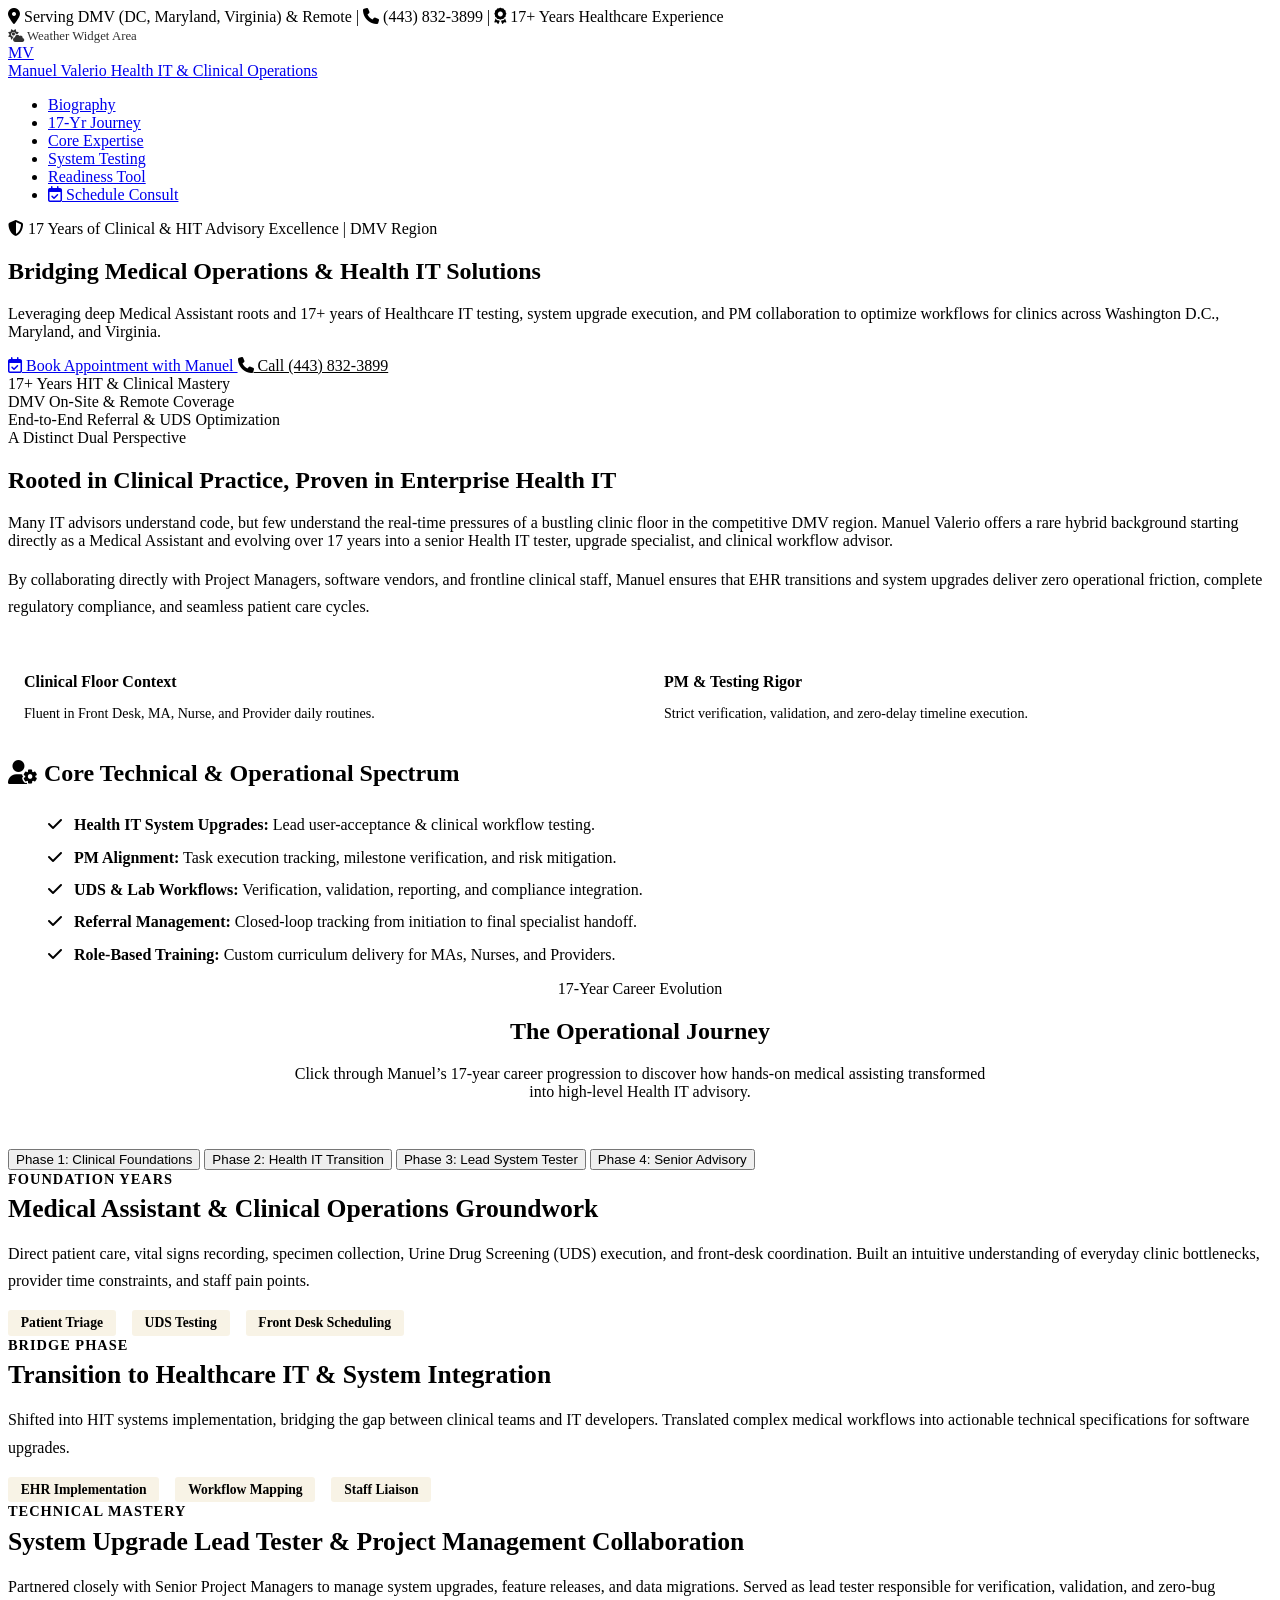
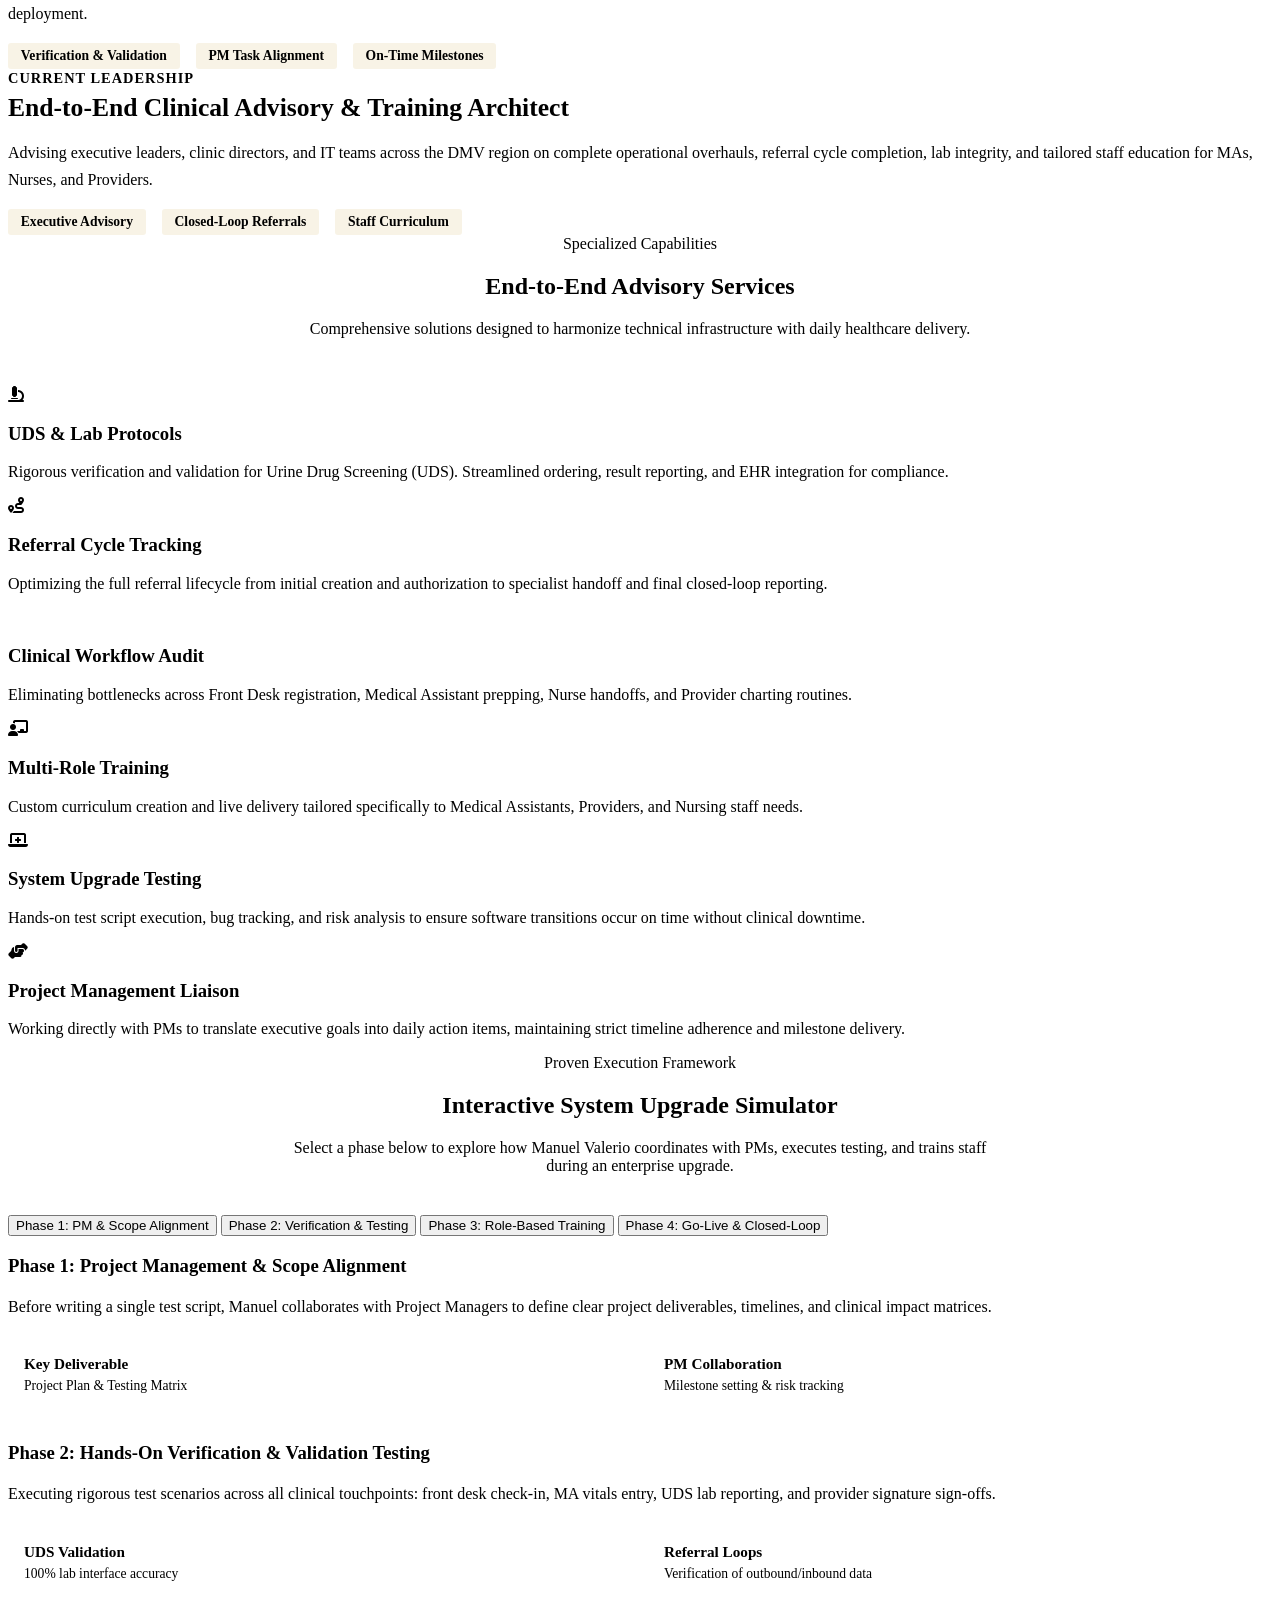
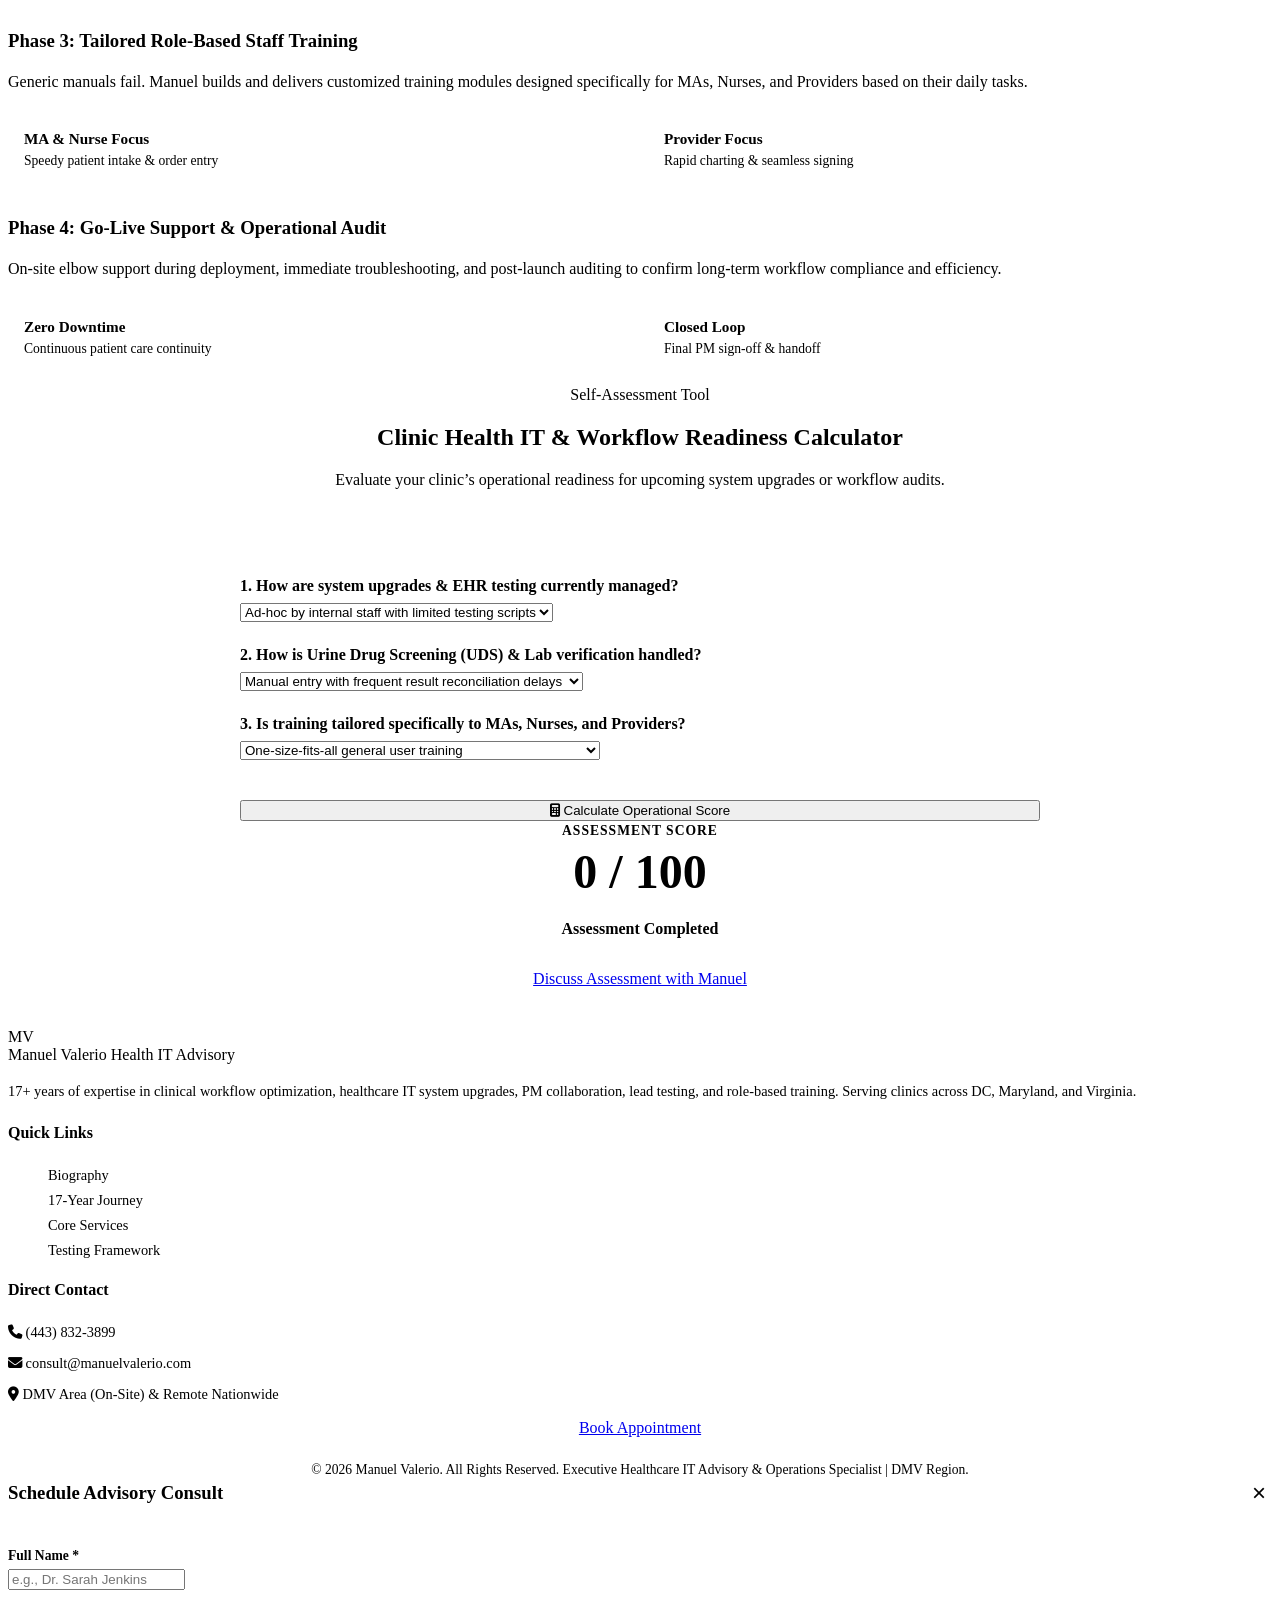
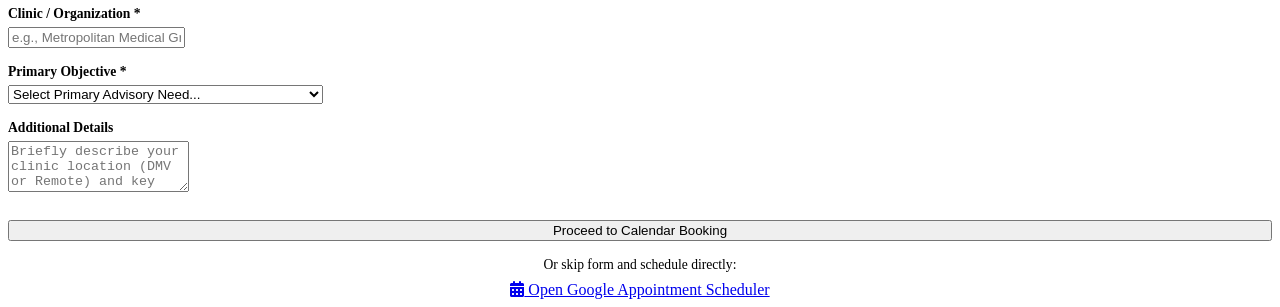
==== projectManuel/index.html @ 78b05348 "Update index.html" ====
<!DOCTYPE html>
<html lang="en">
<head>
  <meta charset="UTF-8">
  <meta name="viewport" content="width=device-width, initial-scale=1.0">
  <title>Manuel Valerio | Health IT & Clinical Operations Advisor (DMV Area)</title>
  
  <!-- Google Fonts -->
  <link rel="preconnect" href="https://fonts.googleapis.com">
  <link rel="preconnect" href="https://fonts.gstatic.com" crossorigin>
  <link href="https://fonts.googleapis.com/css2?family=Cinzel:wght@500;600;700&family=Playfair+Display:ital,wght@0,500;0,600;0,700;1,400&family=Plus+Jakarta+Sans:wght@300;400;500;600;700&display=swap" rel="stylesheet">
  
  <!-- Font Awesome Icons -->
  <link rel="stylesheet" href="https://cdnjs.cloudflare.com/ajax/libs/font-awesome/6.4.0/css/all.min.css">
  
  <!-- External CSS Stylesheet -->
  <link rel="stylesheet" href="styles.css">
</head>
<body>

  <!-- Top Utility Bar with AccuWeather Container & Phone Number -->
  <div class="top-utility-bar">
    <div class="utility-container">
      <div class="utility-left">
        <span><i class="fa-solid fa-location-dot icon-gold"></i> Serving DMV (DC, Maryland, Virginia) &amp; Remote</span>
        <span class="utility-divider">|</span>
        <span><a href="tel:4438323899" style="color: var(--text-light); text-decoration: none;"><i class="fa-solid fa-phone icon-gold"></i> (443) 832-3899</a></span>
        <span class="utility-divider">|</span>
        <span><i class="fa-solid fa-award icon-gold"></i> 17+ Years Healthcare Experience</span>
      </div>
      <div class="utility-right">
        <!-- Weather Widget Container -->
        <div class="weather-widget-container">
          <!-- Paste your AccuWeather widget script/iframe here -->
          <span style="font-size: 0.8rem; color: var(--gold-dark); opacity: 0.8;">
            <i class="fa-solid fa-cloud-sun"></i> Weather Widget Area
          </span>
        </div>
      </div>
    </div>
  </div>

  <!-- Header / Navigation -->
  <header class="header">
    <div class="header-container">
      <a href="#" class="brand-logo">
        <div class="brand-crest">MV</div>
        <div class="brand-text">
          <span class="brand-name">Manuel Valerio</span>
          <span class="brand-title">Health IT &amp; Clinical Operations</span>
        </div>
      </a>
      
      <nav class="main-nav">
        <ul>
          <li><a href="#about" class="active">Biography</a></li>
          <li><a href="#timeline">17-Yr Journey</a></li>
          <li><a href="#expertise">Core Expertise</a></li>
          <li><a href="#methodology">System Testing</a></li>
          <li><a href="#calculator">Readiness Tool</a></li>
          <li>
            <a href="https://calendar.app.google/ongPoxZ5fRSGQ5Gy8" target="_blank" class="btn-primary-sm">
              <i class="fa-regular fa-calendar-check"></i> Schedule Consult
            </a>
          </li>
        </ul>
      </nav>
    </div>
  </header>

  <!-- Hero Section -->
  <section class="hero">
    <div class="hero-container">
      <div class="hero-content">
        <div class="executive-badge">
          <i class="fa-solid fa-shield-halved icon-gold"></i> 17 Years of Clinical &amp; HIT Advisory Excellence | DMV Region
        </div>
        <h1>Bridging Medical Operations &amp; Health IT Solutions</h1>
        <p class="hero-subtitle">
          Leveraging deep Medical Assistant roots and 17+ years of Healthcare IT testing, system upgrade execution, and PM collaboration to optimize workflows for clinics across Washington D.C., Maryland, and Virginia.
        </p>
        
        <div class="hero-cta-group">
          <a href="https://calendar.app.google/ongPoxZ5fRSGQ5Gy8" target="_blank" class="btn-primary">
            <i class="fa-regular fa-calendar-check"></i> Book Appointment with Manuel
          </a>
          <a href="tel:4438323899" class="btn-secondary" style="color: var(--bg-white); border-color: var(--bg-white);">
            <i class="fa-solid fa-phone icon-gold"></i> Call (443) 832-3899
          </a>
        </div>

        <div class="hero-stats-grid">
          <div class="stat-card">
            <span class="stat-number">17+</span>
            <span class="stat-label">Years HIT &amp; Clinical Mastery</span>
          </div>
          <div class="stat-card">
            <span class="stat-number">DMV</span>
            <span class="stat-label">On-Site &amp; Remote Coverage</span>
          </div>
          <div class="stat-card">
            <span class="stat-number">End-to-End</span>
            <span class="stat-label">Referral &amp; UDS Optimization</span>
          </div>
        </div>
      </div>
    </div>
  </section>

  <!-- About Section -->
  <section id="about" class="section">
    <div class="container">
      <div class="grid-2col align-center">
        <div>
          <span class="section-subtitle">A Distinct Dual Perspective</span>
          <h2 class="section-title">Rooted in Clinical Practice, Proven in Enterprise Health IT</h2>
          <p class="lead-text">
            Many IT advisors understand code, but few understand the real-time pressures of a bustling clinic floor in the competitive DMV region. Manuel Valerio offers a rare hybrid background starting directly as a Medical Assistant and evolving over 17 years into a senior Health IT tester, upgrade specialist, and clinical workflow advisor.
          </p>
          <p style="color: var(--text-muted); margin-bottom: 1.5rem; line-height: 1.7;">
            By collaborating directly with Project Managers, software vendors, and frontline clinical staff, Manuel ensures that EHR transitions and system upgrades deliver zero operational friction, complete regulatory compliance, and seamless patient care cycles.
          </p>
          
          <div style="display: grid; grid-template-columns: 1fr 1fr; gap: 1rem; margin-top: 2rem;">
            <div style="border-left: 2px solid var(--accent-gold); padding-left: 1rem;">
              <h4 style="color: var(--text-dark); margin-bottom: 0.3rem;">Clinical Floor Context</h4>
              <p style="font-size: 0.88rem; color: var(--text-muted);">Fluent in Front Desk, MA, Nurse, and Provider daily routines.</p>
            </div>
            <div style="border-left: 2px solid var(--accent-gold); padding-left: 1rem;">
              <h4 style="color: var(--text-dark); margin-bottom: 0.3rem;">PM &amp; Testing Rigor</h4>
              <p style="font-size: 0.88rem; color: var(--text-muted);">Strict verification, validation, and zero-delay timeline execution.</p>
            </div>
          </div>
        </div>
        
        <div>
          <div class="callout-card">
            <h3 style="color: var(--primary-navy); font-family: var(--font-heading); margin-bottom: 1rem; font-size: 1.5rem; border-bottom: 1px solid var(--border-color); padding-bottom: 0.8rem;">
              <i class="fa-solid fa-user-gear icon-gold"></i> Core Technical &amp; Operational Spectrum
            </h3>
            <ul style="list-style: none; display: flex; flex-direction: column; gap: 0.9rem; color: var(--text-dark);">
              <li><i class="fa-solid fa-check icon-gold" style="margin-right: 0.5rem;"></i> <strong>Health IT System Upgrades:</strong> Lead user-acceptance &amp; clinical workflow testing.</li>
              <li><i class="fa-solid fa-check icon-gold" style="margin-right: 0.5rem;"></i> <strong>PM Alignment:</strong> Task execution tracking, milestone verification, and risk mitigation.</li>
              <li><i class="fa-solid fa-check icon-gold" style="margin-right: 0.5rem;"></i> <strong>UDS &amp; Lab Workflows:</strong> Verification, validation, reporting, and compliance integration.</li>
              <li><i class="fa-solid fa-check icon-gold" style="margin-right: 0.5rem;"></i> <strong>Referral Management:</strong> Closed-loop tracking from initiation to final specialist handoff.</li>
              <li><i class="fa-solid fa-check icon-gold" style="margin-right: 0.5rem;"></i> <strong>Role-Based Training:</strong> Custom curriculum delivery for MAs, Nurses, and Providers.</li>
            </ul>
          </div>
        </div>
      </div>
    </div>
  </section>

  <!-- Interactive 17-Year Journey Timeline -->
  <section id="timeline" class="section section-alt">
    <div class="container">
      <div style="text-align: center; max-width: 700px; margin: 0 auto 3rem;">
        <span class="section-subtitle">17-Year Career Evolution</span>
        <h2 class="section-title">The Operational Journey</h2>
        <p style="color: var(--text-muted);">
          Click through Manuel’s 17-year career progression to discover how hands-on medical assisting transformed into high-level Health IT advisory.
        </p>
      </div>

      <div class="timeline-controls">
        <button class="btn-timeline active" onclick="showTimelineStep(1, this)">Phase 1: Clinical Foundations</button>
        <button class="btn-timeline" onclick="showTimelineStep(2, this)">Phase 2: Health IT Transition</button>
        <button class="btn-timeline" onclick="showTimelineStep(3, this)">Phase 3: Lead System Tester</button>
        <button class="btn-timeline" onclick="showTimelineStep(4, this)">Phase 4: Senior Advisory</button>
      </div>

      <div id="timeline-step-1" class="timeline-card active">
        <span style="color: var(--accent-gold); font-weight: 600; font-size: 0.9rem; text-transform: uppercase; letter-spacing: 1px;">Foundation Years</span>
        <h3 style="font-size: 1.6rem; color: var(--primary-navy); margin: 0.4rem 0 1rem; font-family: var(--font-heading);">Medical Assistant &amp; Clinical Operations Groundwork</h3>
        <p style="color: var(--text-muted); line-height: 1.7; margin-bottom: 1rem;">
          Direct patient care, vital signs recording, specimen collection, Urine Drug Screening (UDS) execution, and front-desk coordination. Built an intuitive understanding of everyday clinic bottlenecks, provider time constraints, and staff pain points.
        </p>
        <div style="display: flex; gap: 1rem; flex-wrap: wrap; margin-top: 1rem;">
          <span style="background: rgba(184, 134, 11, 0.1); color: var(--gold-dark); padding: 0.3rem 0.8rem; border-radius: 3px; font-size: 0.85rem; font-weight: 600;">Patient Triage</span>
          <span style="background: rgba(184, 134, 11, 0.1); color: var(--gold-dark); padding: 0.3rem 0.8rem; border-radius: 3px; font-size: 0.85rem; font-weight: 600;">UDS Testing</span>
          <span style="background: rgba(184, 134, 11, 0.1); color: var(--gold-dark); padding: 0.3rem 0.8rem; border-radius: 3px; font-size: 0.85rem; font-weight: 600;">Front Desk Scheduling</span>
        </div>
      </div>

      <div id="timeline-step-2" class="timeline-card">
        <span style="color: var(--accent-gold); font-weight: 600; font-size: 0.9rem; text-transform: uppercase; letter-spacing: 1px;">Bridge Phase</span>
        <h3 style="font-size: 1.6rem; color: var(--primary-navy); margin: 0.4rem 0 1rem; font-family: var(--font-heading);">Transition to Healthcare IT &amp; System Integration</h3>
        <p style="color: var(--text-muted); line-height: 1.7; margin-bottom: 1rem;">
          Shifted into HIT systems implementation, bridging the gap between clinical teams and IT developers. Translated complex medical workflows into actionable technical specifications for software upgrades.
        </p>
        <div style="display: flex; gap: 1rem; flex-wrap: wrap; margin-top: 1rem;">
          <span style="background: rgba(184, 134, 11, 0.1); color: var(--gold-dark); padding: 0.3rem 0.8rem; border-radius: 3px; font-size: 0.85rem; font-weight: 600;">EHR Implementation</span>
          <span style="background: rgba(184, 134, 11, 0.1); color: var(--gold-dark); padding: 0.3rem 0.8rem; border-radius: 3px; font-size: 0.85rem; font-weight: 600;">Workflow Mapping</span>
          <span style="background: rgba(184, 134, 11, 0.1); color: var(--gold-dark); padding: 0.3rem 0.8rem; border-radius: 3px; font-size: 0.85rem; font-weight: 600;">Staff Liaison</span>
        </div>
      </div>

      <div id="timeline-step-3" class="timeline-card">
        <span style="color: var(--accent-gold); font-weight: 600; font-size: 0.9rem; text-transform: uppercase; letter-spacing: 1px;">Technical Mastery</span>
        <h3 style="font-size: 1.6rem; color: var(--primary-navy); margin: 0.4rem 0 1rem; font-family: var(--font-heading);">System Upgrade Lead Tester &amp; Project Management Collaboration</h3>
        <p style="color: var(--text-muted); line-height: 1.7; margin-bottom: 1rem;">
          Partnered closely with Senior Project Managers to manage system upgrades, feature releases, and data migrations. Served as lead tester responsible for verification, validation, and zero-bug deployment.
        </p>
        <div style="display: flex; gap: 1rem; flex-wrap: wrap; margin-top: 1rem;">
          <span style="background: rgba(184, 134, 11, 0.1); color: var(--gold-dark); padding: 0.3rem 0.8rem; border-radius: 3px; font-size: 0.85rem; font-weight: 600;">Verification &amp; Validation</span>
          <span style="background: rgba(184, 134, 11, 0.1); color: var(--gold-dark); padding: 0.3rem 0.8rem; border-radius: 3px; font-size: 0.85rem; font-weight: 600;">PM Task Alignment</span>
          <span style="background: rgba(184, 134, 11, 0.1); color: var(--gold-dark); padding: 0.3rem 0.8rem; border-radius: 3px; font-size: 0.85rem; font-weight: 600;">On-Time Milestones</span>
        </div>
      </div>

      <div id="timeline-step-4" class="timeline-card">
        <span style="color: var(--accent-gold); font-weight: 600; font-size: 0.9rem; text-transform: uppercase; letter-spacing: 1px;">Current Leadership</span>
        <h3 style="font-size: 1.6rem; color: var(--primary-navy); margin: 0.4rem 0 1rem; font-family: var(--font-heading);">End-to-End Clinical Advisory &amp; Training Architect</h3>
        <p style="color: var(--text-muted); line-height: 1.7; margin-bottom: 1rem;">
          Advising executive leaders, clinic directors, and IT teams across the DMV region on complete operational overhauls, referral cycle completion, lab integrity, and tailored staff education for MAs, Nurses, and Providers.
        </p>
        <div style="display: flex; gap: 1rem; flex-wrap: wrap; margin-top: 1rem;">
          <span style="background: rgba(184, 134, 11, 0.1); color: var(--gold-dark); padding: 0.3rem 0.8rem; border-radius: 3px; font-size: 0.85rem; font-weight: 600;">Executive Advisory</span>
          <span style="background: rgba(184, 134, 11, 0.1); color: var(--gold-dark); padding: 0.3rem 0.8rem; border-radius: 3px; font-size: 0.85rem; font-weight: 600;">Closed-Loop Referrals</span>
          <span style="background: rgba(184, 134, 11, 0.1); color: var(--gold-dark); padding: 0.3rem 0.8rem; border-radius: 3px; font-size: 0.85rem; font-weight: 600;">Staff Curriculum</span>
        </div>
      </div>
    </div>
  </section>

  <!-- Core Expertise -->
  <section id="expertise" class="section">
    <div class="container">
      <div style="text-align: center; max-width: 700px; margin: 0 auto 3rem;">
        <span class="section-subtitle">Specialized Capabilities</span>
        <h2 class="section-title">End-to-End Advisory Services</h2>
        <p style="color: var(--text-muted);">
          Comprehensive solutions designed to harmonize technical infrastructure with daily healthcare delivery.
        </p>
      </div>

      <div class="services-grid">
        <div class="service-card">
          <div class="service-icon"><i class="fa-solid fa-microscope"></i></div>
          <h3 class="service-title">UDS &amp; Lab Protocols</h3>
          <p class="service-desc">
            Rigorous verification and validation for Urine Drug Screening (UDS). Streamlined ordering, result reporting, and EHR integration for compliance.
          </p>
        </div>

        <div class="service-card">
          <div class="service-icon"><i class="fa-solid fa-route"></i></div>
          <h3 class="service-title">Referral Cycle Tracking</h3>
          <p class="service-desc">
            Optimizing the full referral lifecycle from initial creation and authorization to specialist handoff and final closed-loop reporting.
          </p>
        </div>

        <div class="service-card">
          <div class="service-icon"><i class="fa-solid fa-vials-children"></i></div>
          <h3 class="service-title">Clinical Workflow Audit</h3>
          <p class="service-desc">
            Eliminating bottlenecks across Front Desk registration, Medical Assistant prepping, Nurse handoffs, and Provider charting routines.
          </p>
        </div>

        <div class="service-card">
          <div class="service-icon"><i class="fa-solid fa-chalkboard-user"></i></div>
          <h3 class="service-title">Multi-Role Training</h3>
          <p class="service-desc">
            Custom curriculum creation and live delivery tailored specifically to Medical Assistants, Providers, and Nursing staff needs.
          </p>
        </div>

        <div class="service-card">
          <div class="service-icon"><i class="fa-solid fa-laptop-medical"></i></div>
          <h3 class="service-title">System Upgrade Testing</h3>
          <p class="service-desc">
            Hands-on test script execution, bug tracking, and risk analysis to ensure software transitions occur on time without clinical downtime.
          </p>
        </div>

        <div class="service-card">
          <div class="service-icon"><i class="fa-solid fa-handshake-angle"></i></div>
          <h3 class="service-title">Project Management Liaison</h3>
          <p class="service-desc">
            Working directly with PMs to translate executive goals into daily action items, maintaining strict timeline adherence and milestone delivery.
          </p>
        </div>
      </div>
    </div>
  </section>

  <!-- Interactive Methodology Simulator -->
  <section id="methodology" class="section section-alt">
    <div class="container">
      <div style="text-align: center; max-width: 700px; margin: 0 auto 2.5rem;">
        <span class="section-subtitle">Proven Execution Framework</span>
        <h2 class="section-title">Interactive System Upgrade Simulator</h2>
        <p style="color: var(--text-muted);">
          Select a phase below to explore how Manuel Valerio coordinates with PMs, executes testing, and trains staff during an enterprise upgrade.
        </p>
      </div>

      <div class="interactive-panel">
        <div class="panel-header">
          <button class="panel-tab active" onclick="switchMethodology(1, this)">Phase 1: PM &amp; Scope Alignment</button>
          <button class="panel-tab" onclick="switchMethodology(2, this)">Phase 2: Verification &amp; Testing</button>
          <button class="panel-tab" onclick="switchMethodology(3, this)">Phase 3: Role-Based Training</button>
          <button class="panel-tab" onclick="switchMethodology(4, this)">Phase 4: Go-Live &amp; Closed-Loop</button>
        </div>

        <div class="panel-body">
          <div id="method-step-1" class="method-content active">
            <h3 style="color: var(--primary-navy); font-family: var(--font-heading); margin-bottom: 0.8rem;">
              Phase 1: Project Management &amp; Scope Alignment
            </h3>
            <p style="color: var(--text-muted); line-height: 1.7; margin-bottom: 1.2rem;">
              Before writing a single test script, Manuel collaborates with Project Managers to define clear project deliverables, timelines, and clinical impact matrices.
            </p>
            <div style="display: grid; grid-template-columns: repeat(auto-fit, minmax(220px, 1fr)); gap: 1rem;">
              <div style="background: var(--bg-light); padding: 1rem; border-left: 2px solid var(--accent-gold);">
                <strong style="color: var(--primary-navy); font-size: 0.95rem;">Key Deliverable</strong>
                <p style="font-size: 0.85rem; color: var(--text-muted); margin-top: 0.3rem;">Project Plan &amp; Testing Matrix</p>
              </div>
              <div style="background: var(--bg-light); padding: 1rem; border-left: 2px solid var(--accent-gold);">
                <strong style="color: var(--primary-navy); font-size: 0.95rem;">PM Collaboration</strong>
                <p style="font-size: 0.85rem; color: var(--text-muted); margin-top: 0.3rem;">Milestone setting &amp; risk tracking</p>
              </div>
            </div>
          </div>

          <div id="method-step-2" class="method-content">
            <h3 style="color: var(--primary-navy); font-family: var(--font-heading); margin-bottom: 0.8rem;">
              Phase 2: Hands-On Verification &amp; Validation Testing
            </h3>
            <p style="color: var(--text-muted); line-height: 1.7; margin-bottom: 1.2rem;">
              Executing rigorous test scenarios across all clinical touchpoints: front desk check-in, MA vitals entry, UDS lab reporting, and provider signature sign-offs.
            </p>
            <div style="display: grid; grid-template-columns: repeat(auto-fit, minmax(220px, 1fr)); gap: 1rem;">
              <div style="background: var(--bg-light); padding: 1rem; border-left: 2px solid var(--accent-gold);">
                <strong style="color: var(--primary-navy); font-size: 0.95rem;">UDS Validation</strong>
                <p style="font-size: 0.85rem; color: var(--text-muted); margin-top: 0.3rem;">100% lab interface accuracy</p>
              </div>
              <div style="background: var(--bg-light); padding: 1rem; border-left: 2px solid var(--accent-gold);">
                <strong style="color: var(--primary-navy); font-size: 0.95rem;">Referral Loops</strong>
                <p style="font-size: 0.85rem; color: var(--text-muted); margin-top: 0.3rem;">Verification of outbound/inbound data</p>
              </div>
            </div>
          </div>

          <div id="method-step-3" class="method-content">
            <h3 style="color: var(--primary-navy); font-family: var(--font-heading); margin-bottom: 0.8rem;">
              Phase 3: Tailored Role-Based Staff Training
            </h3>
            <p style="color: var(--text-muted); line-height: 1.7; margin-bottom: 1.2rem;">
              Generic manuals fail. Manuel builds and delivers customized training modules designed specifically for MAs, Nurses, and Providers based on their daily tasks.
            </p>
            <div style="display: grid; grid-template-columns: repeat(auto-fit, minmax(220px, 1fr)); gap: 1rem;">
              <div style="background: var(--bg-light); padding: 1rem; border-left: 2px solid var(--accent-gold);">
                <strong style="color: var(--primary-navy); font-size: 0.95rem;">MA &amp; Nurse Focus</strong>
                <p style="font-size: 0.85rem; color: var(--text-muted); margin-top: 0.3rem;">Speedy patient intake &amp; order entry</p>
              </div>
              <div style="background: var(--bg-light); padding: 1rem; border-left: 2px solid var(--accent-gold);">
                <strong style="color: var(--primary-navy); font-size: 0.95rem;">Provider Focus</strong>
                <p style="font-size: 0.85rem; color: var(--text-muted); margin-top: 0.3rem;">Rapid charting &amp; seamless signing</p>
              </div>
            </div>
          </div>

          <div id="method-step-4" class="method-content">
            <h3 style="color: var(--primary-navy); font-family: var(--font-heading); margin-bottom: 0.8rem;">
              Phase 4: Go-Live Support &amp; Operational Audit
            </h3>
            <p style="color: var(--text-muted); line-height: 1.7; margin-bottom: 1.2rem;">
              On-site elbow support during deployment, immediate troubleshooting, and post-launch auditing to confirm long-term workflow compliance and efficiency.
            </p>
            <div style="display: grid; grid-template-columns: repeat(auto-fit, minmax(220px, 1fr)); gap: 1rem;">
              <div style="background: var(--bg-light); padding: 1rem; border-left: 2px solid var(--accent-gold);">
                <strong style="color: var(--primary-navy); font-size: 0.95rem;">Zero Downtime</strong>
                <p style="font-size: 0.85rem; color: var(--text-muted); margin-top: 0.3rem;">Continuous patient care continuity</p>
              </div>
              <div style="background: var(--bg-light); padding: 1rem; border-left: 2px solid var(--accent-gold);">
                <strong style="color: var(--primary-navy); font-size: 0.95rem;">Closed Loop</strong>
                <p style="font-size: 0.85rem; color: var(--text-muted); margin-top: 0.3rem;">Final PM sign-off &amp; handoff</p>
              </div>
            </div>
          </div>
        </div>
      </div>
    </div>
  </section>

  <!-- Interactive Clinic Readiness Tool -->
  <section id="calculator" class="section">
    <div class="container">
      <div style="text-align: center; max-width: 700px; margin: 0 auto 3rem;">
        <span class="section-subtitle">Self-Assessment Tool</span>
        <h2 class="section-title">Clinic Health IT &amp; Workflow Readiness Calculator</h2>
        <p style="color: var(--text-muted);">
          Evaluate your clinic’s operational readiness for upcoming system upgrades or workflow audits.
        </p>
      </div>

      <div style="max-width: 800px; margin: 0 auto; background: var(--bg-white); border: 1px solid var(--border-color); padding: 2.5rem; border-radius: 4px; box-shadow: var(--shadow-sm);">
        <form id="readiness-form" onsubmit="calculateScore(event)">
          <div style="margin-bottom: 1.5rem;">
            <label style="display: block; font-weight: 600; color: var(--primary-navy); margin-bottom: 0.5rem;">
              1. How are system upgrades &amp; EHR testing currently managed?
            </label>
            <select id="q1" class="form-control">
              <option value="1">Ad-hoc by internal staff with limited testing scripts</option>
              <option value="2">Vendor-led with basic staff walkthroughs</option>
              <option value="3">Dedicated testing protocols with PM alignment</option>
            </select>
          </div>

          <div style="margin-bottom: 1.5rem;">
            <label style="display: block; font-weight: 600; color: var(--primary-navy); margin-bottom: 0.5rem;">
              2. How is Urine Drug Screening (UDS) &amp; Lab verification handled?
            </label>
            <select id="q2" class="form-control">
              <option value="1">Manual entry with frequent result reconciliation delays</option>
              <option value="2">Partial EHR integration requiring manual cross-checks</option>
              <option value="3">Fully automated &amp; validated closed-loop lab interfaces</option>
            </select>
          </div>

          <div style="margin-bottom: 1.5rem;">
            <label style="display: block; font-weight: 600; color: var(--primary-navy); margin-bottom: 0.5rem;">
              3. Is training tailored specifically to MAs, Nurses, and Providers?
            </label>
            <select id="q3" class="form-control">
              <option value="1">One-size-fits-all general user training</option>
              <option value="2">Role-based manuals without hands-on simulation</option>
              <option value="3">Custom role-specific curriculum delivered in small groups</option>
            </select>
          </div>

          <button type="submit" class="btn-primary" style="width: 100%; margin-top: 1rem;">
            <i class="fa-solid fa-calculator"></i> Calculate Operational Score
          </button>
        </form>

        <div id="readiness-result" class="readiness-result-box">
          <div style="text-align: center;">
            <span style="font-size: 0.85rem; text-transform: uppercase; letter-spacing: 1px; color: var(--text-muted); font-weight: 600;">Assessment Score</span>
            <div id="result-score" style="font-size: 3rem; font-family: var(--font-heading); color: var(--accent-gold); font-weight: 700; margin: 0.3rem 0;">0 / 100</div>
            <h4 id="result-title" style="color: var(--primary-navy); margin-bottom: 0.5rem; font-family: var(--font-heading);">Assessment Completed</h4>
            <p id="result-text" style="color: var(--text-muted); font-size: 0.95rem; line-height: 1.6; max-width: 600px; margin: 0 auto;"></p>
            <a href="https://calendar.app.google/ongPoxZ5fRSGQ5Gy8" target="_blank" class="btn-primary-sm" style="margin-top: 1.5rem; display: inline-block;">
              Discuss Assessment with Manuel
            </a>
          </div>
        </div>
      </div>
    </div>
  </section>

  <!-- Footer -->
  <footer class="footer">
    <div class="container">
      <div class="footer-grid">
        <div>
          <div class="brand-logo" style="margin-bottom: 1rem;">
            <div class="brand-crest" style="border-color: var(--accent-gold); color: var(--accent-gold);">MV</div>
            <div class="brand-text">
              <span class="brand-name" style="color: var(--bg-white);">Manuel Valerio</span>
              <span class="brand-title" style="color: var(--accent-gold);">Health IT Advisory</span>
            </div>
          </div>
          <p style="color: var(--text-light); font-size: 0.9rem; line-height: 1.6;">
            17+ years of expertise in clinical workflow optimization, healthcare IT system upgrades, PM collaboration, lead testing, and role-based training. Serving clinics across DC, Maryland, and Virginia.
          </p>
        </div>

        <div>
          <h4 style="color: var(--bg-white); font-family: var(--font-heading); margin-bottom: 1rem; border-bottom: 1px solid rgba(255,255,255,0.1); padding-bottom: 0.5rem;">
            Quick Links
          </h4>
          <ul style="list-style: none; display: flex; flex-direction: column; gap: 0.5rem; font-size: 0.9rem;">
            <li><a href="#about" style="color: var(--text-light); text-decoration: none;">Biography</a></li>
            <li><a href="#timeline" style="color: var(--text-light); text-decoration: none;">17-Year Journey</a></li>
            <li><a href="#expertise" style="color: var(--text-light); text-decoration: none;">Core Services</a></li>
            <li><a href="#methodology" style="color: var(--text-light); text-decoration: none;">Testing Framework</a></li>
          </ul>
        </div>

        <div>
          <h4 style="color: var(--bg-white); font-family: var(--font-heading); margin-bottom: 1rem; border-bottom: 1px solid rgba(255,255,255,0.1); padding-bottom: 0.5rem;">
            Direct Contact
          </h4>
          <p style="color: var(--text-light); font-size: 0.9rem; margin-bottom: 0.5rem;">
            <i class="fa-solid fa-phone icon-gold"></i> <a href="tel:4438323899" style="color: var(--text-light); text-decoration: none;">(443) 832-3899</a>
          </p>
          <p style="color: var(--text-light); font-size: 0.9rem; margin-bottom: 0.5rem;">
            <i class="fa-solid fa-envelope icon-gold"></i> consult@manuelvalerio.com
          </p>
          <p style="color: var(--text-light); font-size: 0.9rem; margin-bottom: 1rem;">
            <i class="fa-solid fa-location-dot icon-gold"></i> DMV Area (On-Site) &amp; Remote Nationwide
          </p>
          <a href="https://calendar.app.google/ongPoxZ5fRSGQ5Gy8" target="_blank" class="btn-primary-sm" style="display: block; text-align: center;">
            Book Appointment
          </a>
        </div>
      </div>

      <div style="border-top: 1px solid rgba(255,255,255,0.1); padding-top: 1.5rem; text-align: center; color: var(--text-light); font-size: 0.85rem;">
        &copy; 2026 Manuel Valerio. All Rights Reserved. Executive Healthcare IT Advisory &amp; Operations Specialist | DMV Region.
      </div>
    </div>
  </footer>

  <!-- Modal Consultation Form -->
  <div id="consultModal" class="modal-backdrop">
    <div class="modal-box">
      <div style="display: flex; justify-content: space-between; align-items: center; border-bottom: 1px solid var(--border-color); padding-bottom: 1rem; margin-bottom: 1.5rem;">
        <h3 style="color: var(--primary-navy); font-family: var(--font-heading); margin: 0;">Schedule Advisory Consult</h3>
        <button onclick="closeModal()" style="background: none; border: none; font-size: 1.5rem; color: var(--text-muted); cursor: pointer;">&times;</button>
      </div>

      <form onsubmit="handleModalSubmit(event)">
        <div style="margin-bottom: 1rem;">
          <label style="display: block; font-size: 0.85rem; font-weight: 600; color: var(--primary-navy); margin-bottom: 0.3rem;">Full Name *</label>
          <input type="text" class="form-control" placeholder="e.g., Dr. Sarah Jenkins" required>
        </div>

        <div style="margin-bottom: 1rem;">
          <label style="display: block; font-size: 0.85rem; font-weight: 600; color: var(--primary-navy); margin-bottom: 0.3rem;">Clinic / Organization *</label>
          <input type="text" class="form-control" placeholder="e.g., Metropolitan Medical Group" required>
        </div>

        <div style="margin-bottom: 1rem;">
          <label style="display: block; font-size: 0.85rem; font-weight: 600; color: var(--primary-navy); margin-bottom: 0.3rem;">Primary Objective *</label>
          <select class="form-control" required>
            <option value="">Select Primary Advisory Need...</option>
            <option value="upgrade">Upcoming EHR/HIT System Upgrade &amp; Testing</option>
            <option value="uds">UDS Lab &amp; Verification Workflow Optimization</option>
            <option value="referrals">Referral Cycle Tracking &amp; Handoffs</option>
            <option value="training">Role-Based Training for MAs, Nurses &amp; Providers</option>
          </select>
        </div>

        <div style="margin-bottom: 1.5rem;">
          <label style="display: block; font-size: 0.85rem; font-weight: 600; color: var(--primary-navy); margin-bottom: 0.3rem;">Additional Details</label>
          <textarea class="form-control" rows="3" placeholder="Briefly describe your clinic location (DMV or Remote) and key objectives..."></textarea>
        </div>

        <button type="submit" class="btn-primary" style="width: 100%;">
          Proceed to Calendar Booking
        </button>
      </form>

      <div style="margin-top: 1rem; text-align: center;">
        <span style="display: block; font-size: 0.85rem; color: var(--text-muted); margin-bottom: 0.5rem;">Or skip form and schedule directly:</span>
        <a href="https://calendar.app.google/ongPoxZ5fRSGQ5Gy8" target="_blank" class="btn-secondary" style="width: 100%; justify-content: center;">
          <i class="fa-solid fa-calendar-days icon-gold"></i> Open Google Appointment Scheduler
        </a>
      </div>
    </div>
  </div>

  <!-- Interactive JavaScript Logic -->
  <script>
    // Timeline Switcher
    function showTimelineStep(stepNumber, element) {
      document.querySelectorAll('.btn-timeline').forEach(btn => btn.classList.remove('active'));
      element.classList.add('active');

      document.querySelectorAll('.timeline-card').forEach(card => card.classList.remove('active'));
      const activeCard = document.getElementById(`timeline-step-${stepNumber}`);
      if(activeCard) activeCard.classList.add('active');
    }

    // Methodology Tab Switcher
    function switchMethodology(step, element) {
      document.querySelectorAll('.panel-tab').forEach(tab => tab.classList.remove('active'));
      element.classList.add('active');

      document.querySelectorAll('.method-content').forEach(content => content.classList.remove('active'));
      const activeContent = document.getElementById(`method-step-${step}`);
      if(activeContent) activeContent.classList.add('active');
    }

    // Readiness Calculator Logic
    function calculateScore(e) {
      e.preventDefault();
      const q1 = parseInt(document.getElementById('q1').value);
      const q2 = parseInt(document.getElementById('q2').value);
      const q3 = parseInt(document.getElementById('q3').value);

      const total = q1 + q2 + q3;
      let scorePercentage = Math.round((total / 9) * 100);

      const resultBox = document.getElementById('readiness-result');
      const scoreEl = document.getElementById('result-score');
      const titleEl = document.getElementById('result-title');
      const textEl = document.getElementById('result-text');

      scoreEl.textContent = `${scorePercentage}%`;

      if(scorePercentage < 50) {
        titleEl.textContent = "High Risk: Upgrade & Operational Bottlenecks Detected";
        textEl.textContent = "Your clinic shows significant gaps in system verification, UDS testing workflows, or role-based staff training. Immediate advisory support recommended prior to your next system milestone.";
      } else if(scorePercentage < 80) {
        titleEl.textContent = "Moderate Readiness: Optimization Recommended";
        textEl.textContent = "Your clinic has basic structures in place, but lacks closed-loop referral tracking, structured test scripting, or MA/Provider specific curriculum delivery.";
      } else {
        titleEl.textContent = "Strong Operational Foundation: Fine-Tuning Ready";
        textEl.textContent = "Your clinic maintains solid processes. Manuel Valerio can assist in fine-tuning verification protocols and maximizing PM timeline efficiency.";
      }

      resultBox.style.display = 'block';
      resultBox.scrollIntoView({ behavior: 'smooth' });
    }

    // Modal Control & Direct Google Calendar Redirection
    function openModal() {
      document.getElementById('consultModal').style.display = 'flex';
    }

    function closeModal() {
      document.getElementById('consultModal').style.display = 'none';
    }

    function handleModalSubmit(e) {
      e.preventDefault();
      alert("Thank you! Redirecting you now to Manuel's Google Calendar to select your appointment time.");
      closeModal();
      window.open("https://calendar.app.google/ongPoxZ5fRSGQ5Gy8", "_blank");
    }

    // Close Modal on Background Click
    window.onclick = function(event) {
      const modal = document.getElementById('consultModal');
      if (event.target == modal) {
        closeModal();
      }
    }
  </script>
</body>
</html>
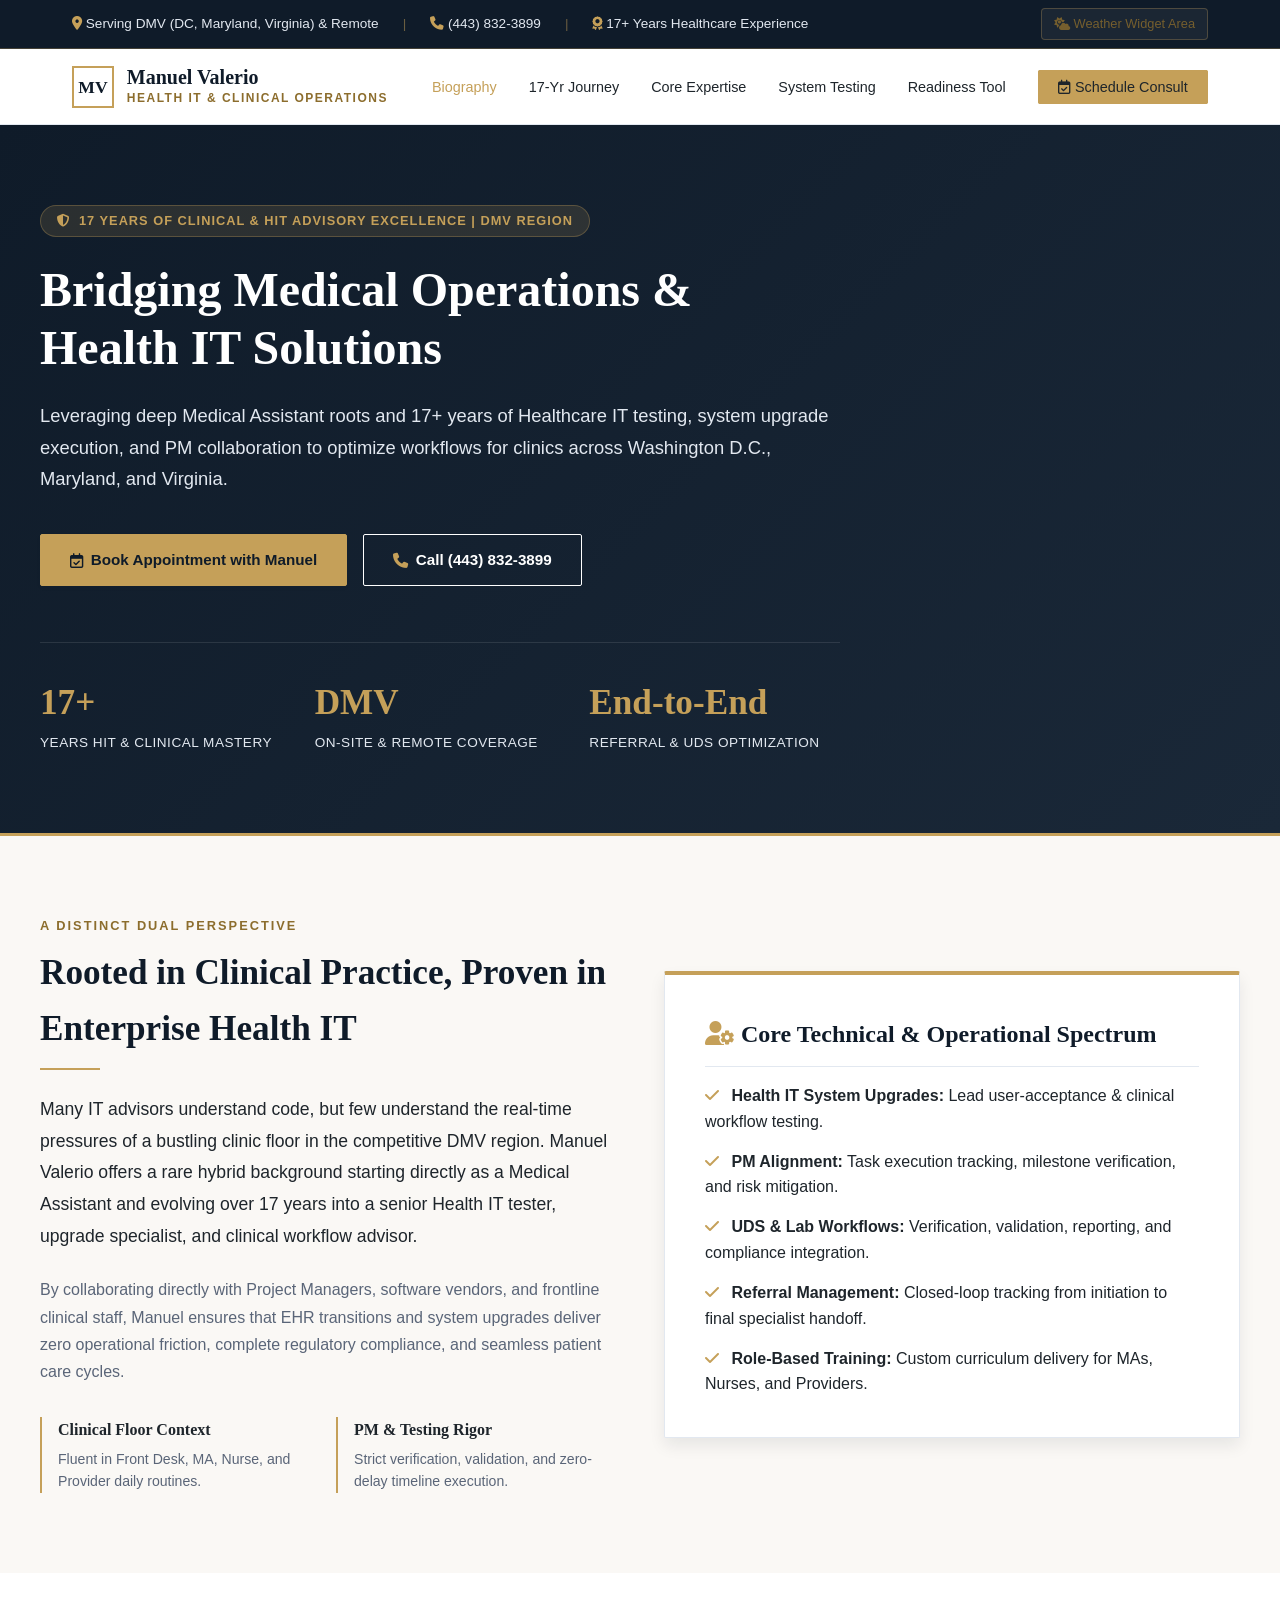
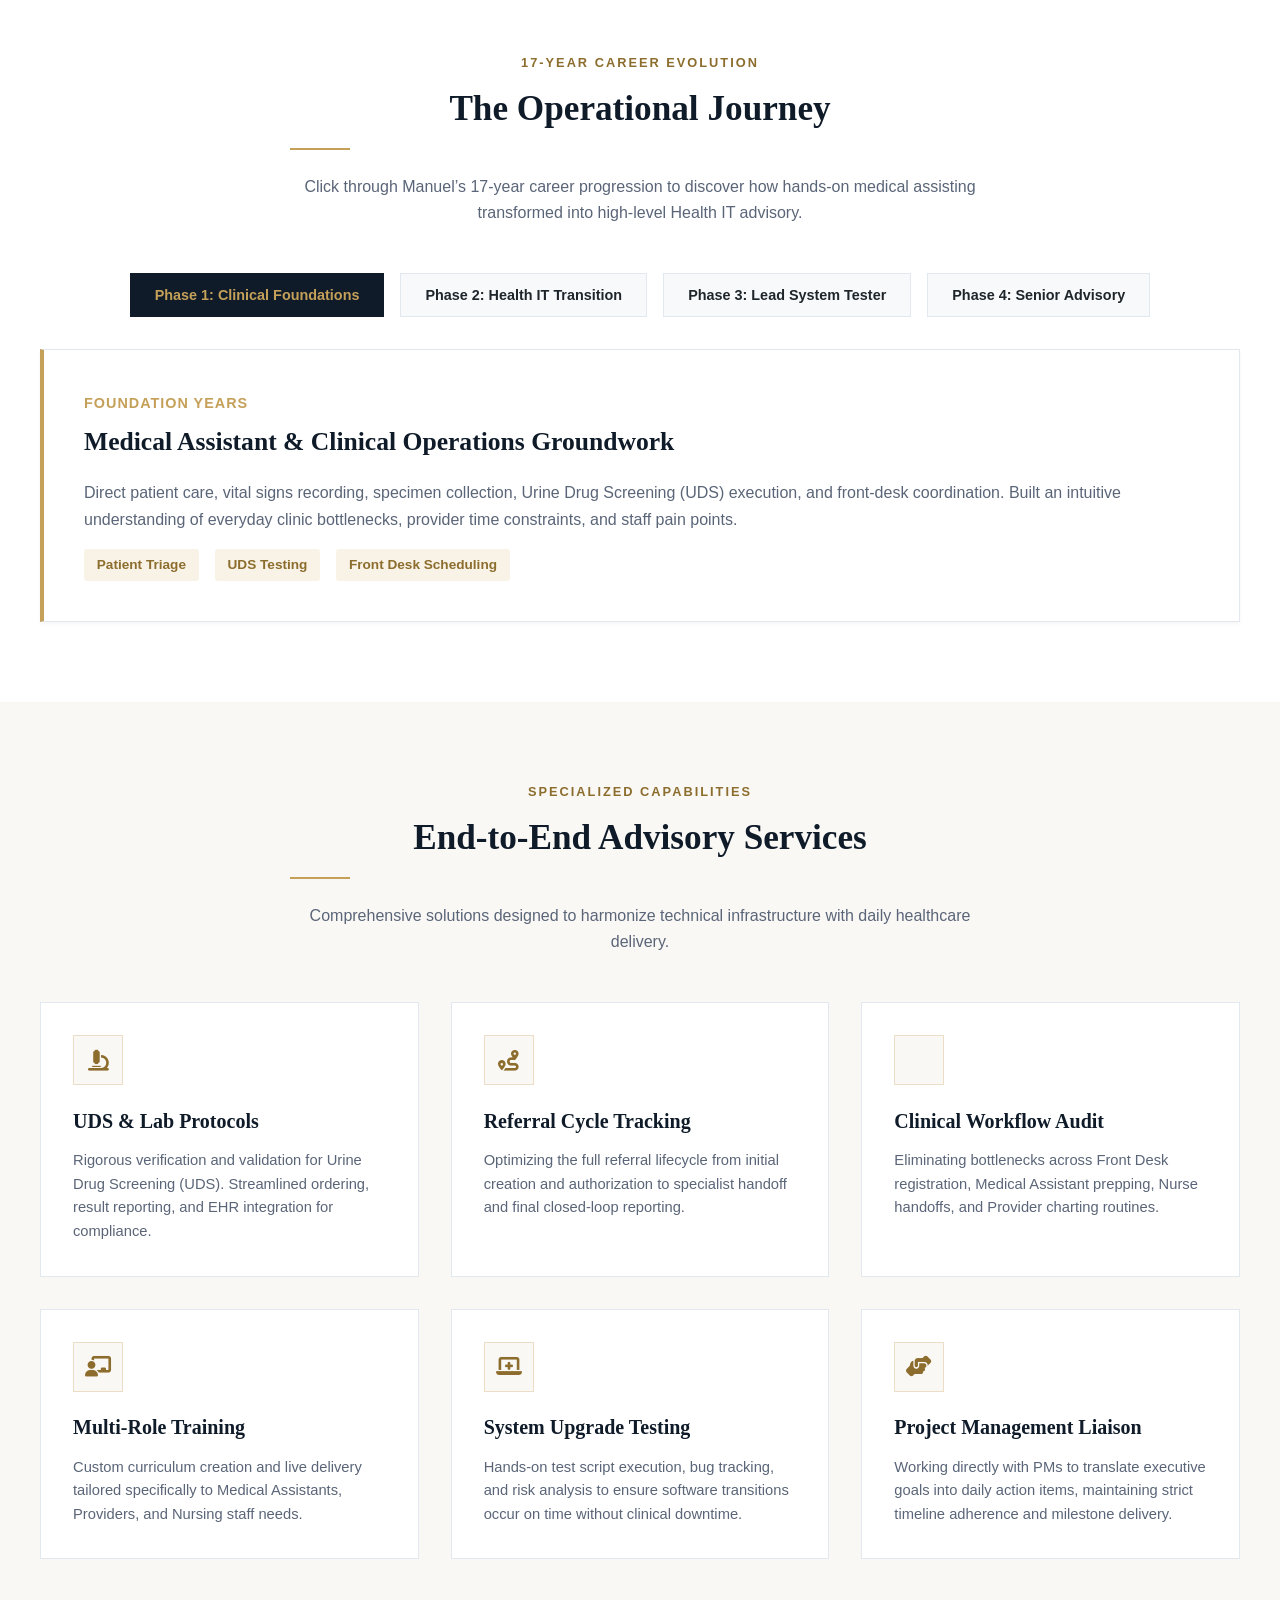
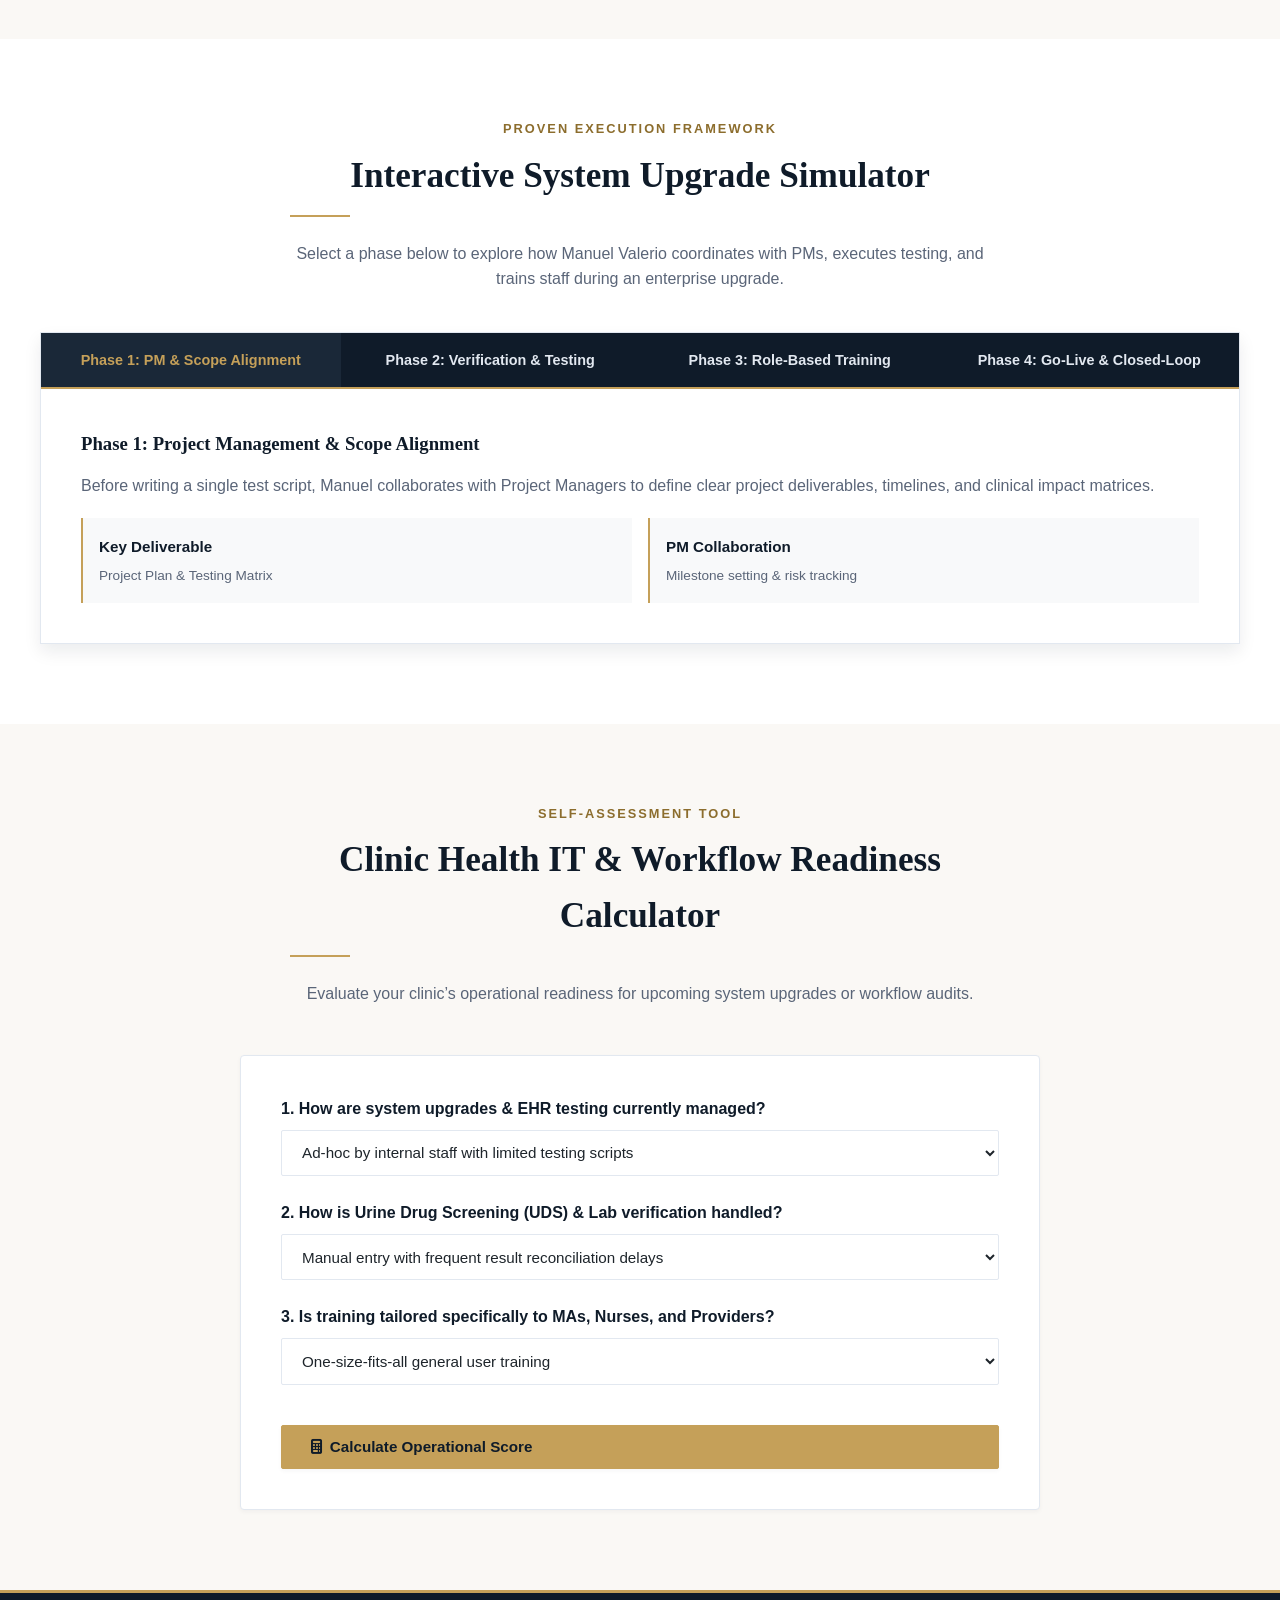
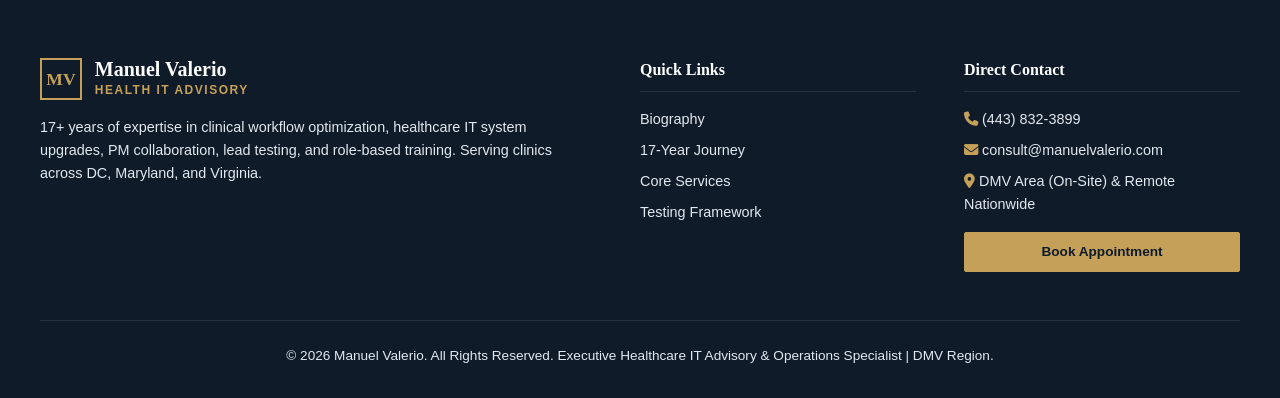
==== commit f0ed9cac: "Update index.html" ====
--- a/projectManuel/index.html
+++ b/projectManuel/index.html
@@ -14,7 +14,7 @@
   <link rel="stylesheet" href="https://cdnjs.cloudflare.com/ajax/libs/font-awesome/6.4.0/css/all.min.css">
   
   <!-- External CSS Stylesheet -->
-  <link rel="stylesheet" href="styles.css">
+  <link rel="stylesheet" href="style.css">
 </head>
 <body>
 
--- a/projectManuel/style.css
+++ b/projectManuel/style.css
@@ -0,0 +1,614 @@
+/* ==========================================================================
+   MANUEL VALERIO - CLASSIC EXECUTIVE ADVISORY STYLESHEET
+   ========================================================================== */
+
+:root {
+  /* Classic Executive Color Palette */
+  --primary-navy: #0F1B29;
+  --secondary-navy: #1A2838;
+  --accent-gold: #C5A059;
+  --gold-hover: #D4AF37;
+  --gold-dark: #8C6D2D;
+  --bg-light: #F8F9FA;
+  --bg-cream: #FAF8F5;
+  --bg-white: #FFFFFF;
+  --text-dark: #1E252B;
+  --text-muted: #5A6578;
+  --text-light: #E2E8F0;
+  --border-color: #E2E8F0;
+  --border-gold: rgba(197, 160, 89, 0.3);
+  
+  /* Fonts */
+  --font-heading: 'Playfair Display', Georgia, serif;
+  --font-body: 'Plus Jakarta Sans', -apple-system, BlinkMacSystemFont, sans-serif;
+  --font-accent: 'Cinzel', serif;
+
+  /* Shadows */
+  --shadow-sm: 0 2px 4px rgba(15, 27, 41, 0.04);
+  --shadow-md: 0 8px 16px rgba(15, 27, 41, 0.08);
+  --shadow-lg: 0 16px 32px rgba(15, 27, 41, 0.12);
+}
+
+/* Base Reset */
+* {
+  box-sizing: border-box;
+  margin: 0;
+  padding: 0;
+}
+
+body {
+  font-family: var(--font-body);
+  color: var(--text-dark);
+  background-color: var(--bg-cream);
+  line-height: 1.6;
+  -webkit-font-smoothing: antialiased;
+}
+
+/* Typography Utilities */
+h1, h2, h3, h4 {
+  font-family: var(--font-heading);
+  color: var(--primary-navy);
+  font-weight: 600;
+}
+
+/* Icons Accent */
+.icon-gold {
+  color: var(--accent-gold);
+}
+
+/* Top Utility Header with Weather Widget */
+.top-utility-bar {
+  background-color: var(--primary-navy);
+  color: var(--text-light);
+  font-size: 0.85rem;
+  border-bottom: 1px solid var(--border-gold);
+  padding: 0.5rem 0;
+}
+
+.utility-container {
+  max-width: 1200px;
+  margin: 0 auto;
+  padding: 0 2rem;
+  display: flex;
+  justify-content: space-between;
+  align-items: center;
+  flex-wrap: wrap;
+  gap: 1rem;
+}
+
+.utility-left {
+  display: flex;
+  align-items: center;
+  gap: 1.5rem;
+}
+
+.utility-divider {
+  color: var(--accent-gold);
+  opacity: 0.5;
+}
+
+.weather-widget-container {
+  background: rgba(255, 255, 255, 0.05);
+  border: 1px solid var(--border-gold);
+  border-radius: 4px;
+  padding: 0.25rem 0.75rem;
+  display: inline-flex;
+  align-items: center;
+  justify-content: center;
+  min-height: 32px;
+}
+
+/* Main Navigation Header */
+.header {
+  background-color: var(--bg-white);
+  border-bottom: 1px solid var(--border-color);
+  position: sticky;
+  top: 0;
+  z-index: 1000;
+  box-shadow: var(--shadow-sm);
+}
+
+.header-container {
+  max-width: 1200px;
+  margin: 0 auto;
+  padding: 1rem 2rem;
+  display: flex;
+  justify-content: space-between;
+  align-items: center;
+}
+
+.brand-logo {
+  display: flex;
+  align-items: center;
+  gap: 0.8rem;
+  text-decoration: none;
+}
+
+.brand-crest {
+  width: 42px;
+  height: 42px;
+  border: 2px solid var(--accent-gold);
+  display: flex;
+  align-items: center;
+  justify-content: center;
+  font-family: var(--font-accent);
+  font-weight: 700;
+  color: var(--primary-navy);
+  font-size: 1.1rem;
+}
+
+.brand-text {
+  display: flex;
+  flex-direction: column;
+}
+
+.brand-name {
+  font-family: var(--font-heading);
+  font-size: 1.25rem;
+  font-weight: 700;
+  color: var(--primary-navy);
+  line-height: 1.2;
+}
+
+.brand-title {
+  font-size: 0.75rem;
+  text-transform: uppercase;
+  letter-spacing: 1.5px;
+  color: var(--gold-dark);
+  font-weight: 600;
+}
+
+.main-nav ul {
+  display: flex;
+  list-style: none;
+  gap: 2rem;
+  align-items: center;
+}
+
+.main-nav a {
+  text-decoration: none;
+  color: var(--text-dark);
+  font-size: 0.9rem;
+  font-weight: 500;
+  transition: color 0.2s;
+}
+
+.main-nav a:hover,
+.main-nav a.active {
+  color: var(--accent-gold);
+}
+
+/* Buttons */
+.btn-primary {
+  background-color: var(--accent-gold);
+  color: var(--primary-navy);
+  font-weight: 600;
+  padding: 0.8rem 1.8rem;
+  border: 1px solid var(--accent-gold);
+  border-radius: 2px;
+  cursor: pointer;
+  text-decoration: none;
+  display: inline-flex;
+  align-items: center;
+  gap: 0.5rem;
+  font-size: 0.95rem;
+  transition: all 0.3s ease;
+  box-shadow: var(--shadow-sm);
+}
+
+.btn-primary:hover {
+  background-color: var(--gold-hover);
+  border-color: var(--gold-hover);
+  transform: translateY(-1px);
+}
+
+.btn-secondary {
+  background-color: transparent;
+  color: var(--primary-navy);
+  font-weight: 600;
+  padding: 0.8rem 1.8rem;
+  border: 1px solid var(--primary-navy);
+  border-radius: 2px;
+  cursor: pointer;
+  text-decoration: none;
+  display: inline-flex;
+  align-items: center;
+  gap: 0.5rem;
+  font-size: 0.95rem;
+  transition: all 0.3s ease;
+}
+
+.btn-secondary:hover {
+  background-color: var(--primary-navy);
+  color: var(--bg-white);
+}
+
+.btn-primary-sm {
+  background-color: var(--accent-gold);
+  color: var(--primary-navy);
+  font-weight: 600;
+  padding: 0.5rem 1.2rem;
+  border-radius: 2px;
+  text-decoration: none;
+  font-size: 0.85rem;
+  border: 1px solid var(--accent-gold);
+  cursor: pointer;
+  transition: all 0.2s;
+}
+
+.btn-primary-sm:hover {
+  background-color: var(--gold-hover);
+}
+
+/* Hero Section */
+.hero {
+  background: linear-gradient(135deg, var(--primary-navy) 0%, var(--secondary-navy) 100%);
+  color: var(--bg-white);
+  padding: 5rem 2rem;
+  border-bottom: 3px solid var(--accent-gold);
+  position: relative;
+}
+
+.hero-container {
+  max-width: 1200px;
+  margin: 0 auto;
+}
+
+.hero-content {
+  max-width: 800px;
+}
+
+.executive-badge {
+  display: inline-flex;
+  align-items: center;
+  gap: 0.5rem;
+  background: rgba(197, 160, 89, 0.15);
+  border: 1px solid var(--border-gold);
+  color: var(--accent-gold);
+  padding: 0.3rem 1rem;
+  border-radius: 20px;
+  font-size: 0.8rem;
+  text-transform: uppercase;
+  letter-spacing: 1px;
+  margin-bottom: 1.5rem;
+  font-weight: 600;
+}
+
+.hero h1 {
+  font-size: 3rem;
+  color: var(--bg-white);
+  line-height: 1.2;
+  margin-bottom: 1.5rem;
+  font-family: var(--font-heading);
+}
+
+.hero-subtitle {
+  font-size: 1.15rem;
+  color: var(--text-light);
+  margin-bottom: 2.5rem;
+  line-height: 1.7;
+  font-weight: 300;
+}
+
+.hero-cta-group {
+  display: flex;
+  gap: 1rem;
+  margin-bottom: 3.5rem;
+  flex-wrap: wrap;
+}
+
+.hero-stats-grid {
+  display: grid;
+  grid-template-columns: repeat(auto-fit, minmax(200px, 1fr));
+  gap: 1.5rem;
+  border-top: 1px solid rgba(255, 255, 255, 0.1);
+  padding-top: 2rem;
+}
+
+.stat-card {
+  display: flex;
+  flex-direction: column;
+}
+
+.stat-number {
+  font-family: var(--font-heading);
+  font-size: 2.2rem;
+  color: var(--accent-gold);
+  font-weight: 700;
+}
+
+.stat-label {
+  font-size: 0.85rem;
+  color: var(--text-light);
+  text-transform: uppercase;
+  letter-spacing: 0.5px;
+}
+
+/* Generic Section Layouts */
+.section {
+  padding: 5rem 2rem;
+}
+
+.section-alt {
+  background-color: var(--bg-white);
+}
+
+.container {
+  max-width: 1200px;
+  margin: 0 auto;
+}
+
+.section-subtitle {
+  color: var(--gold-dark);
+  text-transform: uppercase;
+  letter-spacing: 2px;
+  font-size: 0.8rem;
+  font-weight: 700;
+  display: block;
+  margin-bottom: 0.5rem;
+}
+
+.section-title {
+  font-size: 2.2rem;
+  margin-bottom: 1.5rem;
+  position: relative;
+  padding-bottom: 0.8rem;
+}
+
+.section-title::after {
+  content: '';
+  position: absolute;
+  bottom: 0;
+  left: 0;
+  width: 60px;
+  height: 2px;
+  background-color: var(--accent-gold);
+}
+
+.grid-2col {
+  display: grid;
+  grid-template-columns: 1fr 1fr;
+  gap: 3rem;
+}
+
+.align-center {
+  align-items: center;
+}
+
+.callout-card {
+  background: var(--bg-white);
+  border: 1px solid var(--border-color);
+  border-top: 4px solid var(--accent-gold);
+  padding: 2.5rem;
+  box-shadow: var(--shadow-md);
+  border-radius: 2px;
+}
+
+.lead-text {
+  font-size: 1.1rem;
+  line-height: 1.8;
+  color: var(--text-dark);
+  margin-bottom: 1.5rem;
+}
+
+/* Timeline Interactive Component */
+.timeline-controls {
+  display: flex;
+  justify-content: center;
+  gap: 1rem;
+  margin-bottom: 2rem;
+  flex-wrap: wrap;
+}
+
+.btn-timeline {
+  background: var(--bg-light);
+  border: 1px solid var(--border-color);
+  padding: 0.8rem 1.5rem;
+  font-family: var(--font-body);
+  font-weight: 600;
+  font-size: 0.9rem;
+  color: var(--text-dark);
+  cursor: pointer;
+  transition: all 0.3s;
+}
+
+.btn-timeline.active,
+.btn-timeline:hover {
+  background: var(--primary-navy);
+  color: var(--accent-gold);
+  border-color: var(--primary-navy);
+}
+
+.timeline-card {
+  background: var(--bg-white);
+  border: 1px solid var(--border-color);
+  padding: 2.5rem;
+  border-left: 4px solid var(--accent-gold);
+  box-shadow: var(--shadow-sm);
+  display: none;
+}
+
+.timeline-card.active {
+  display: block;
+  animation: fadeIn 0.4s ease-in-out;
+}
+
+/* Services Grid */
+.services-grid {
+  display: grid;
+  grid-template-columns: repeat(auto-fit, minmax(320px, 1fr));
+  gap: 2rem;
+}
+
+.service-card {
+  background-color: var(--bg-white);
+  border: 1px solid var(--border-color);
+  padding: 2rem;
+  transition: all 0.3s ease;
+  position: relative;
+}
+
+.service-card:hover {
+  transform: translateY(-3px);
+  box-shadow: var(--shadow-md);
+  border-color: var(--accent-gold);
+}
+
+.service-icon {
+  width: 50px;
+  height: 50px;
+  background: var(--bg-cream);
+  border: 1px solid var(--border-gold);
+  display: flex;
+  align-items: center;
+  justify-content: center;
+  font-size: 1.3rem;
+  color: var(--gold-dark);
+  margin-bottom: 1.2rem;
+}
+
+.service-title {
+  font-size: 1.25rem;
+  margin-bottom: 0.8rem;
+  color: var(--primary-navy);
+}
+
+.service-desc {
+  color: var(--text-muted);
+  font-size: 0.92rem;
+  line-height: 1.6;
+}
+
+/* Interactive Panel / Methodology */
+.interactive-panel {
+  background: var(--bg-white);
+  border: 1px solid var(--border-color);
+  box-shadow: var(--shadow-md);
+}
+
+.panel-header {
+  display: flex;
+  background: var(--primary-navy);
+  border-bottom: 2px solid var(--accent-gold);
+  overflow-x: auto;
+}
+
+.panel-tab {
+  flex: 1;
+  padding: 1.2rem 1.5rem;
+  background: transparent;
+  border: none;
+  color: var(--text-light);
+  font-family: var(--font-body);
+  font-weight: 600;
+  font-size: 0.9rem;
+  cursor: pointer;
+  text-align: center;
+  white-space: nowrap;
+  transition: all 0.2s;
+}
+
+.panel-tab.active,
+.panel-tab:hover {
+  background: var(--secondary-navy);
+  color: var(--accent-gold);
+}
+
+.panel-body {
+  padding: 2.5rem;
+}
+
+.method-content {
+  display: none;
+}
+
+.method-content.active {
+  display: block;
+  animation: fadeIn 0.3s ease;
+}
+
+/* Forms & Interactive Readiness Calculator */
+.form-control {
+  width: 100%;
+  padding: 0.8rem 1rem;
+  border: 1px solid var(--border-color);
+  border-radius: 2px;
+  font-family: var(--font-body);
+  font-size: 0.95rem;
+  background-color: var(--bg-white);
+  color: var(--text-dark);
+}
+
+.form-control:focus {
+  outline: none;
+  border-color: var(--accent-gold);
+}
+
+.readiness-result-box {
+  margin-top: 2rem;
+  padding: 2rem;
+  background: var(--bg-cream);
+  border: 1px solid var(--accent-gold);
+  display: none;
+}
+
+/* Footer */
+.footer {
+  background-color: var(--primary-navy);
+  color: var(--text-light);
+  padding: 4rem 2rem 2rem;
+  border-top: 3px solid var(--accent-gold);
+}
+
+.footer-grid {
+  display: grid;
+  grid-template-columns: 2fr 1fr 1fr;
+  gap: 3rem;
+  margin-bottom: 3rem;
+}
+
+/* Modal Window */
+.modal-backdrop {
+  position: fixed;
+  top: 0;
+  left: 0;
+  width: 100%;
+  height: 100%;
+  background: rgba(15, 27, 41, 0.8);
+  display: none;
+  align-items: center;
+  justify-content: center;
+  z-index: 2000;
+}
+
+.modal-box {
+  background: var(--bg-white);
+  max-width: 500px;
+  width: 90%;
+  padding: 2rem;
+  border-top: 4px solid var(--accent-gold);
+  box-shadow: var(--shadow-lg);
+  border-radius: 2px;
+}
+
+/* Keyframes */
+@keyframes fadeIn {
+  from { opacity: 0; transform: translateY(4px); }
+  to { opacity: 1; transform: translateY(0); }
+}
+
+/* Responsive Adjustments */
+@media (max-width: 900px) {
+  .grid-2col {
+    grid-template-columns: 1fr;
+  }
+  .hero h1 {
+    font-size: 2.2rem;
+  }
+  .main-nav ul {
+    display: none; /* Mobile menu can be added as needed */
+  }
+  .footer-grid {
+    grid-template-columns: 1fr;
+  }
+}
